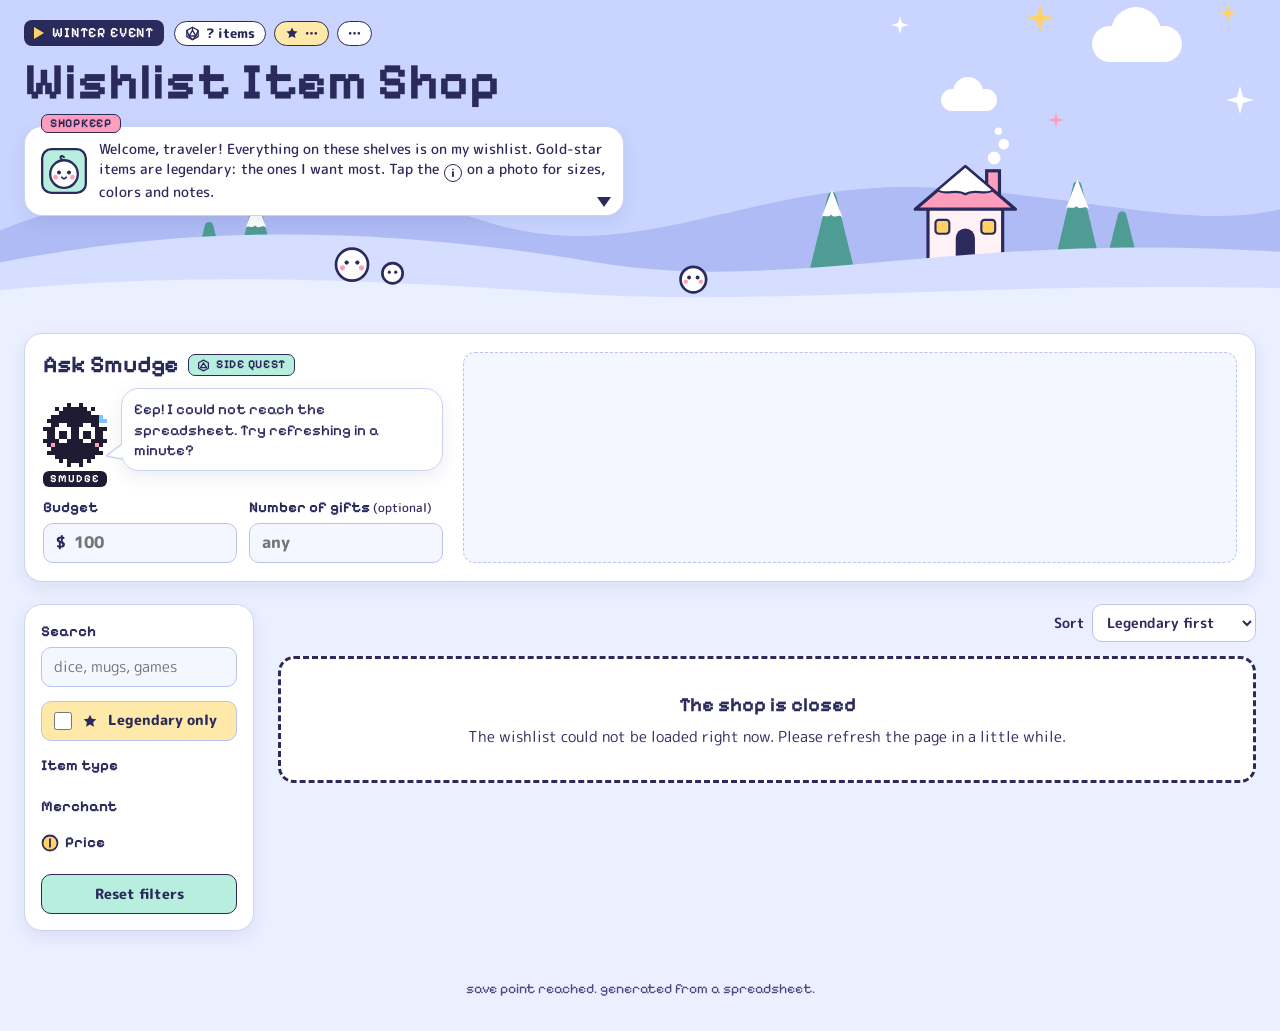
==== index.html @ 7259a05f "Read theme, name, title, welcome and tax buffer from the sheet's Settings tab The site reads a Setti" ====
<!doctype html>
<html lang="en" class="theme-loading">
<head>
<meta charset="utf-8">
<meta name="viewport" content="width=device-width, initial-scale=1">
<title>Wishlist</title>
<meta name="description" content="A wishlist shop, filterable by shop, type and price, with a little gift-picking helper.">
<link rel="preconnect" href="https://fonts.googleapis.com">
<link rel="preconnect" href="https://fonts.gstatic.com" crossorigin>
<link rel="stylesheet" href="styles.css?v=20261014b">
<script src="config.js?v=20261014b"></script>
<script>
  /* Load the theme's stylesheet before the page draws, so it never flashes unstyled.
     Order: ?theme=name (a preview), then the theme picked in the sheet's Settings tab last
     time this browser visited, then config.js. app.js reads the Settings tab and swaps the
     theme if it has changed. */
  (function () {
    var cfg = window.WISHLIST_CONFIG || {};
    var asked = (location.search.match(/[?&]theme=([\w-]+)/) || [])[1];
    var remembered = null;
    try { remembered = localStorage.getItem('wishlist-sheet-theme'); } catch (e) { /* private mode */ }
    var clean = function (v) { return String(v || '').toLowerCase().replace(/[^a-z0-9-]/g, ''); };
    var theme = clean(asked) || clean(remembered) || clean(cfg.theme) || 'rpg-shop';
    window.WISHLIST_THEME = theme;
    window.WISHLIST_THEME_PREVIEW = Boolean(clean(asked));
    document.write('<link rel="stylesheet" id="theme-css" href="themes/' + theme + '/theme.css?v=20261014b">');
    setTimeout(function () { document.documentElement.classList.remove('theme-loading'); }, 4000);
  })();
</script>
<script src="app.js?v=20261014b" defer></script>
</head>
<body>

<header class="hero">
  <div class="hero-sky" data-art="heroSky" aria-hidden="true"></div>

  <div class="wrap hero-inner">
    <div class="hero-top">
      <div class="event-tag" data-hide-if-empty="eventTag">
        <svg aria-hidden="true" width="10" height="12" viewBox="0 0 10 12"><path d="M0 0 L10 6 L0 12 Z" style="fill:var(--star)"/></svg>
        <span data-t="eventTag"></span>
      </div>
      <div class="stats">
        <span class="stat">
          <svg aria-hidden="true" width="15" height="15" viewBox="0 0 24 24" fill="none" stroke-width="2.2" stroke-linejoin="round" style="stroke:var(--text)"><path d="M12 2 L21 7 V17 L12 22 L3 17 V7 Z"/><path d="M12 7 L17.5 16 H6.5 Z"/><path d="M12 2 V7 M3 7 L6.5 16 M21 7 L17.5 16 M12 22 L6.5 16 M12 22 L17.5 16"/></svg>
          <span id="stat-items" data-t="loading"></span>
        </span>
        <span class="stat stat-gold">
          <svg aria-hidden="true" width="14" height="14" viewBox="0 0 24 24"><path d="M12 2.5l2.9 6 6.6.9-4.8 4.6 1.2 6.5L12 17.4 6.1 20.5l1.2-6.5L2.5 9.4l6.6-.9z" style="fill:var(--text)"/></svg>
          <span id="stat-starred">…</span>
        </span>
        <span class="stat" id="stat-shops">…</span>
      </div>
      <span id="mode-badge" class="mode-badge" hidden></span>
    </div>
    <h1 data-t="title"></h1>

    <div class="dialog">
      <div class="dialog-name" data-t="welcomeName" data-hide-if-empty="welcomeName"></div>
      <div class="dialog-portrait" data-art="portrait" aria-hidden="true"></div>
      <p data-t="welcome"></p>
      <svg aria-hidden="true" class="dialog-caret" width="14" height="10" viewBox="0 0 14 10"><path d="M0 0 H14 L7 10 Z" style="fill:var(--text)"/></svg>
    </div>
  </div>

  <div class="hero-scene" data-art="heroScene" aria-hidden="true"></div>
</header>

<section class="wrap planner-wrap" aria-labelledby="gp-title">
  <div class="panel planner">
    <div class="planner-left">
      <div class="planner-head">
        <h2 id="gp-title" class="pixel planner-title" data-t="plannerTitle"></h2>
        <div class="quest-tag" data-hide-if-empty="plannerTag">
          <svg aria-hidden="true" width="13" height="13" viewBox="0 0 24 24" fill="none" stroke-width="2.4" stroke-linejoin="round" style="stroke:var(--text)"><path d="M12 2 L21 7 V17 L12 22 L3 17 V7 Z"/><path d="M12 7 L17.5 16 H6.5 Z"/></svg>
          <span data-t="plannerTag"></span>
        </div>
      </div>

      <div class="mascot-row">
        <div class="mascot-col">
          <div id="mascot" class="mascot" data-mood="idle" role="img">
            <span class="m-idle" data-art="mascotIdle"></span>
            <span class="m-happy" data-art="mascotHappy"></span>
            <span class="m-sad" data-art="mascotSad"></span>
          </div>
          <div class="mascot-name" data-t="mascotLabel" data-hide-if-empty="mascotLabel"></div>
        </div>
        <div class="bubble">
          <svg aria-hidden="true" class="bubble-tail" width="16" height="18" viewBox="0 0 16 18"><path d="M16 0 L0 12 L16 15" stroke-width="3" stroke-linejoin="round"/><rect x="14" y="2" width="5" height="12"/></svg>
          <p id="mascot-line" aria-live="polite" data-t="planner.loading"></p>
        </div>
      </div>

      <div class="planner-fields">
        <div class="field">
          <label for="gp-budget" class="pixel field-label" data-t="budgetLabel"></label>
          <div class="money-input">
            <span aria-hidden="true">$</span>
            <input id="gp-budget" type="number" inputmode="decimal" min="0" step="any" placeholder="100">
          </div>
        </div>
        <div class="field">
          <label for="gp-count" class="pixel field-label"><span data-t="countLabel"></span> <span class="optional" data-t="optional"></span></label>
          <input id="gp-count" class="text-input" type="number" inputmode="numeric" min="1" step="1" data-t-placeholder="countPlaceholder">
        </div>
      </div>
    </div>

    <div class="planner-right" id="gp-result" aria-live="polite"></div>
  </div>
</section>

<main class="wrap shop">
  <aside class="panel filters" data-t-aria="filtersLabel">
    <div class="field">
      <label for="q" class="pixel filter-title" data-t="searchLabel"></label>
      <input id="q" class="text-input" type="search" data-t-placeholder="searchPlaceholder" autocomplete="off">
    </div>

    <label class="star-toggle">
      <input id="star-only" type="checkbox">
      <svg aria-hidden="true" width="18" height="18" viewBox="0 0 24 24"><path d="M12 2.5l2.9 6 6.6.9-4.8 4.6 1.2 6.5L12 17.4 6.1 20.5l1.2-6.5L2.5 9.4l6.6-.9z" style="fill:var(--text)"/></svg>
      <span data-t="starredOnly"></span>
    </label>

    <div class="filter-group">
      <div id="type-label" class="pixel filter-title" data-t="typeFilter"></div>
      <div id="type-chips" class="chip-row" role="group" aria-labelledby="type-label"></div>
    </div>

    <fieldset class="filter-group">
      <legend class="pixel filter-title" data-t="shopFilter"></legend>
      <div id="vendor-list"></div>
    </fieldset>

    <div class="filter-group">
      <div id="price-label" class="pixel filter-title price-title">
        <svg aria-hidden="true" width="18" height="18" viewBox="0 0 24 24"><circle cx="12" cy="12" r="10" stroke-width="2.4" style="fill:var(--star);stroke:var(--text)"/><path d="M12 7 V17" stroke-width="2.4" stroke-linecap="round" style="stroke:var(--text)"/></svg>
        <span data-t="priceFilter"></span>
      </div>
      <div id="price-chips" class="chip-row" role="group" aria-labelledby="price-label"></div>
    </div>

    <button type="button" id="reset" class="btn btn-mint" data-t="reset"></button>
  </aside>

  <section class="results" data-t-aria="resultsLabel">
    <div class="results-bar">
      <div id="count" class="count" aria-live="polite"></div>
      <label class="sort">
        <span data-t="sortLabel"></span>
        <select id="sort">
          <option value="wanted" data-t="sortStarred"></option>
          <option value="low" data-t="sortLow"></option>
          <option value="high" data-t="sortHigh"></option>
          <option value="name" data-t="sortName"></option>
        </select>
      </label>
    </div>

    <div id="status" class="status" hidden></div>
    <div id="grid" class="grid"></div>
  </section>
</main>

<footer class="pixel footer" data-t="footer"></footer>

<dialog id="loot-dialog" class="loot-dialog" aria-labelledby="loot-title">
  <form id="loot-form" method="dialog">
    <div class="loot-head">
      <svg aria-hidden="true" width="40" height="40" viewBox="0 0 16 16" shape-rendering="crispEdges"><path d="M2 5h12v9H2z" style="fill:var(--star)"/><path d="M2 5h12v1H2zM2 13h12v1H2zM1 5h1v9H1zM14 5h1v9h-1zM2 8h12v1H2zM3 3h10v2H3zM2 4h1v1H2zM13 4h1v1h-1zM4 2h8v1H4z" style="fill:var(--text)"/><path d="M7 7h2v3H7z" style="fill:var(--text)"/></svg>
      <h2 id="loot-title" class="pixel" data-t="lootTitle"></h2>
    </div>
    <p class="loot-item" id="loot-name"></p>
    <p class="loot-copy" id="loot-copy"></p>
    <div class="loot-qty-row" id="loot-qty-row">
      <label for="loot-qty" data-t="lootQty"></label>
      <input id="loot-qty" class="text-input" type="number" inputmode="numeric" min="1" step="1" value="1">
      <span id="loot-left" class="loot-left"></span>
    </div>
    <p id="loot-error" class="loot-error" role="alert" data-t="lootError" hidden></p>
    <div class="loot-actions">
      <button type="button" id="loot-cancel" class="btn btn-plain" data-t="cancel"></button>
      <button type="submit" id="loot-confirm" class="btn btn-gold" data-t="lootConfirm"></button>
    </div>
  </form>
</dialog>

<div id="toast" class="toast" role="status" aria-live="polite" hidden></div>

</body>
</html>
---- styles.css ----
/* Shared layout and components. Colors and fonts come from the theme (themes/<name>/theme.css).
   The defaults below are a plain fallback in case a theme leaves something out. */
:root {
  --text: #1F2430; --text-soft: #5B6170; --dark: #1F2430; --dark-rgb: 31, 36, 48; --on-dark: #FFFFFF;
  --page: #F6F6F4; --header: #ECEBE7; --tint: #ECEBE7; --input: #FFFFFF; --surface: #FFFFFF;
  --star: #F2B705; --star-rgb: 242, 183, 5; --star-soft: #FCEFC2; --star-card: #FFFBEA; --star-shadow: #C99500; --star-shadow-rgb: 201, 149, 0; --star-line: #EBCB6B;
  --accent: #E58FA8; --accent-mid: #F2BFCD; --accent-soft: #FBE6EC; --secondary: #DCEFE8; --secondary-hover: #C9E6DB;
  --line: #E2E1DC; --line-strong: #CFCEC8; --focus: #3B5BDB; --photo-bg: #F6F6F4; --shadow-rgb: 31, 36, 48;
  --sale: #B4235A; --sale-soft: #FFD9E5; --sale-text: #8E1846; --gift: #A3305E;
  --looted-bg: #F3F3F1; --looted-line: #DDDCD7; --looted-text: #6B6F7A;
  --font-display: system-ui, sans-serif; --font-body: system-ui, sans-serif;
}

* { box-sizing: border-box; }
[hidden] { display: none !important; }
[data-art]:empty { display: none; }
/* Hide the page for the moment it takes to load the theme's words and art. */
html.theme-loading body { visibility: hidden; }


body {
  margin: 0;
  background: var(--page);
  color: var(--text);
  font-family: var(--font-body);
  font-size: 15px;
  line-height: 1.45;
  font-variant-ligatures: none;
}

a { color: var(--text); }
a:hover { color: var(--focus); }
input, select, button { font-family: inherit; color: inherit; }
:focus-visible { outline: 3px solid var(--focus); outline-offset: 2px; }

.pixel { font-family: var(--font-display); }
.wrap { max-width: 1320px; margin: 0 auto; padding-left: 24px; padding-right: 24px; }
@media (max-width: 480px) { .wrap { padding-left: 16px; padding-right: 16px; } }

/* hide number spinners */
input[type="number"] { -moz-appearance: textfield; appearance: textfield; }
input[type="number"]::-webkit-inner-spin-button,
input[type="number"]::-webkit-outer-spin-button { -webkit-appearance: none; margin: 0; }

/* ---------- Header ---------- */
.hero { position: relative; background: var(--header); overflow: hidden; }
.hero-sky { position: absolute; top: -18px; right: 0; }
.hero-sky > svg { display: block; }
.hero-inner { position: relative; padding-top: 20px; padding-bottom: 0; }

.hero-top { display: flex; flex-wrap: wrap; align-items: center; gap: 10px; }
.event-tag {
  display: inline-flex; align-items: center; gap: 8px;
  padding: 3px 10px; background: var(--text); color: var(--on-dark);
  border-radius: 8px; font-family: var(--font-display); font-size: 14px; font-weight: 600; letter-spacing: 0.06em;
}
.stats { display: flex; flex-wrap: wrap; gap: 8px; font-size: 13px; font-weight: 800; }
.stat {
  display: inline-flex; align-items: center; gap: 6px; padding: 2px 10px;
  background: var(--surface); border: 2px solid var(--text); border-radius: 999px;
}
.stat-gold { background: var(--star-soft); }

h1 {
  margin: 10px 0 0;
  font-family: var(--font-display); font-weight: 700;
  font-size: clamp(2rem, 5vw, 3.2rem); line-height: 1;
}

.dialog {
  position: relative; margin-top: 18px; max-width: 600px;
  display: flex; align-items: center; gap: 12px;
  padding: 12px 16px; background: var(--surface);
  border: 3px solid var(--text); border-radius: 16px; box-shadow: 4px 4px 0 var(--text);
}
.dialog p { margin: 0; font-weight: 500; font-size: 14px; }
.dialog-portrait { flex: none; width: 46px; height: 46px; }
.dialog-portrait > svg { display: block; width: 100%; height: 100%; }
.dialog-name {
  position: absolute; top: -13px; left: 16px; padding: 0 8px;
  background: var(--accent); border: 2px solid var(--text); border-radius: 7px;
  font-family: var(--font-display); font-size: 12px; font-weight: 700; letter-spacing: 0.06em;
}
.dialog-caret { position: absolute; right: 12px; bottom: 8px; animation: caret 1s steps(2, end) infinite; }
@keyframes caret { 50% { opacity: 0; } }

.hero-inner { z-index: 1; }
/* The hills tuck up behind the dialog so there's no empty band of sky. */
.hero-scene {
  display: block; position: relative; width: 100%; aspect-ratio: 1200 / 178; min-height: 90px;
  margin-top: clamp(-96px, -7vw, -24px); margin-bottom: -1px; pointer-events: none;
}
.hero-scene > svg { display: block; width: 100%; height: 100%; }

/* ---------- Shared bits ---------- */
.panel {
  background: var(--surface); border: 3px solid var(--text); border-radius: 16px;
  box-shadow: 4px 4px 0 var(--text); padding: 18px;
}

.text-input {
  min-height: 40px; width: 100%; padding: 0 12px;
  border: 2px solid var(--text); border-radius: 10px; background: var(--input); font-size: 15px;
}

.btn {
  min-height: 40px; padding: 0 14px; border: 2px solid var(--text); border-radius: 10px;
  box-shadow: 3px 3px 0 var(--text); font-size: 14px; font-weight: 800; cursor: pointer;
}
.btn:active { transform: translate(3px, 3px); box-shadow: none; }
.btn-mint { background: var(--secondary); }

.chip-row { display: flex; flex-wrap: wrap; gap: 8px; }
.chip {
  min-height: 36px; padding: 0 12px; border: 2px solid var(--text); border-radius: 10px;
  background: var(--surface); box-shadow: 2px 2px 0 var(--text);
  font-size: 13.5px; font-weight: 800; cursor: pointer;
}
.chip-pill { border-radius: 999px; background: var(--accent-soft); }
.chip[aria-pressed="true"] {
  background: var(--text); color: var(--on-dark); box-shadow: none; transform: translate(2px, 2px);
}

/* ---------- Gift planner ---------- */
.planner-wrap { padding-top: 18px; padding-bottom: 4px; }
.planner { display: flex; flex-wrap: wrap; gap: 20px; }
.planner-left { flex: 1 1 400px; min-width: 0; display: flex; flex-direction: column; gap: 10px; }
.planner-head { display: flex; flex-wrap: wrap; align-items: center; gap: 10px; }
.quest-tag {
  display: inline-flex; align-items: center; gap: 6px; padding: 1px 8px;
  background: var(--secondary); border: 2px solid var(--text); border-radius: 7px;
  font-family: var(--font-display); font-size: 12px; font-weight: 700; letter-spacing: 0.06em;
}
.planner-title { margin: 0; font-size: 24px; font-weight: 700; line-height: 1.1; }

.mascot-row { display: flex; align-items: flex-end; gap: 14px; }
.mascot-col { flex: none; display: flex; flex-direction: column; align-items: center; gap: 4px; }
.mascot { position: relative; width: 64px; height: 64px; animation: bob 1.2s steps(2, end) infinite; }
.mascot > * { display: none; }
.mascot[data-mood="idle"] .m-idle,
.mascot[data-mood="happy"] .m-happy,
.mascot[data-mood="sad"] .m-sad { display: block; }
.mascot > span > svg { display: block; width: 64px; height: 64px; overflow: visible; }
@keyframes bob { 0%, 100% { transform: translateY(0); } 50% { transform: translateY(-5px); } }
/* A theme without mascot art just shows the speech bubble. */
.no-mascot .bubble-tail { display: none; }
.mascot-name {
  padding: 0 7px; background: var(--dark); color: var(--on-dark); border-radius: 6px;
  font-family: var(--font-display); font-size: 11px; font-weight: 700; letter-spacing: 0.08em;
}

.bubble {
  flex: 1; min-width: 0; position: relative; margin-bottom: 16px; padding: 10px 12px;
  background: var(--surface); border: 3px solid var(--text); border-radius: 12px; box-shadow: 3px 3px 0 var(--text);
}
.bubble p { margin: 0; font-family: var(--font-display); font-size: 15px; font-weight: 500; line-height: 1.35; }
.bubble-tail { position: absolute; left: -16px; bottom: 8px; }
.bubble-tail path { fill: var(--surface); stroke: var(--text); }
.bubble-tail rect { fill: var(--surface); }

.planner-fields { display: grid; grid-template-columns: repeat(auto-fit, minmax(150px, 1fr)); gap: 12px; align-items: end; }
.field { display: flex; flex-direction: column; gap: 4px; min-width: 0; }
.field-label { font-size: 15px; font-weight: 700; }
.optional { font-family: var(--font-body); font-size: 12px; font-weight: 500; }
.money-input {
  display: flex; align-items: center; gap: 6px; min-height: 40px; padding: 0 12px;
  border: 2px solid var(--text); border-radius: 10px; background: var(--input);
}
.money-input span { font-size: 16px; font-weight: 800; }
.money-input input { flex: 1; min-width: 0; min-height: 36px; border: 0; background: transparent; font-size: 16px; font-weight: 800; }
.money-input:focus-within { outline: 3px solid var(--focus); outline-offset: 2px; }
.money-input input:focus-visible { outline: none; }
#gp-count { font-size: 16px; font-weight: 800; }

.planner-right {
  flex: 999 1 360px; min-width: 0; padding: 12px 14px; background: var(--input);
  border: 2px dashed var(--text); border-radius: 12px; display: flex; flex-direction: column; gap: 8px;
}
.plan-empty { margin: auto; text-align: center; padding: 6px; display: flex; flex-direction: column; align-items: center; gap: 4px; }
.plan-empty svg { width: 32px; height: 32px; }
.plan-empty-title { font-family: var(--font-display); font-size: 17px; font-weight: 700; }
.plan-empty-sub { font-size: 13px; color: var(--text-soft); margin: 0; }
.plan-head { display: flex; flex-wrap: wrap; align-items: baseline; justify-content: space-between; gap: 8px; }
.plan-head strong { font-family: var(--font-display); font-size: 17px; }
.plan-head span { font-size: 13px; font-weight: 800; }
.plan-list { list-style: none; margin: 0; padding: 0; display: grid; grid-template-columns: repeat(auto-fill, minmax(260px, 1fr)); gap: 6px; }
.plan-row {
  display: flex; align-items: center; gap: 10px; padding: 6px 10px;
  background: var(--surface); border: 2px solid var(--text); border-radius: 10px;
}
.plan-dot { flex: none; width: 22px; height: 22px; border-radius: 50%; background: var(--tint); border: 2px solid var(--text); display: flex; align-items: center; justify-content: center; }
.plan-dot svg { width: 12px; height: 12px; }
.plan-dot.is-gold { background: var(--star); }
.plan-name { flex: 1; min-width: 0; display: flex; flex-direction: column; }
.plan-name a, .plan-name > span:first-child { font-weight: 800; font-size: 14px; line-height: 1.25; text-decoration: none; }
.plan-name a:hover { text-decoration: underline; }
.plan-meta { font-size: 12px; color: var(--text-soft); font-weight: 500; }
.plan-price { font-size: 15px; font-weight: 800; white-space: nowrap; }
.plan-totals { display: flex; flex-wrap: wrap; gap: 8px; font-size: 13px; font-weight: 800; }
.plan-total { padding: 3px 10px; background: var(--text); color: var(--on-dark); border-radius: 999px; }
.plan-left { padding: 1px 10px; background: var(--surface); border: 2px solid var(--text); border-radius: 999px; }
.plan-note { margin: 0; padding: 6px 10px; background: var(--star-soft); border: 2px solid var(--text); border-radius: 8px; font-size: 13px; font-weight: 600; }

/* ---------- Shop layout ---------- */
.shop { padding-top: 18px; padding-bottom: 48px; display: flex; flex-wrap: wrap; gap: 24px; align-items: flex-start; }
.filters { flex: 1 1 230px; max-width: 100%; display: flex; flex-direction: column; gap: 14px; padding: 16px; }
@media (min-width: 900px) {
  .filters {
    position: sticky; top: 12px;
    max-height: calc(100vh - 24px); overflow-y: auto; overscroll-behavior: contain;
  }
}
.filter-group { border: 0; margin: 0; padding: 0; display: flex; flex-direction: column; gap: 6px; min-width: 0; }
.filter-title { padding: 0; font-size: 15px; font-weight: 700; }
.price-title { display: flex; align-items: center; gap: 6px; }

.star-toggle {
  display: flex; align-items: center; gap: 10px; min-height: 40px; padding: 0 12px;
  border-radius: 10px; background: var(--star-soft); border: 2px solid var(--text); font-weight: 800; font-size: 14px; cursor: pointer;
}
.star-toggle svg { flex: none; width: 16px; height: 16px; }
input[type="checkbox"] { width: 18px; height: 18px; margin: 0; accent-color: var(--text); flex: none; }

.vendor { display: flex; align-items: center; gap: 10px; min-height: 32px; cursor: pointer; }
.vendor-name { flex: 1; font-weight: 600; font-size: 14px; }
.vendor-count { min-width: 22px; text-align: center; padding: 0 8px; border-radius: 999px; background: var(--tint); font-size: 12px; font-weight: 800; }

.results { flex: 999 1 560px; min-width: 0; display: flex; flex-direction: column; gap: 14px; }
.results-bar { display: flex; flex-wrap: wrap; align-items: center; justify-content: space-between; gap: 10px; }
.count { font-size: 15px; font-weight: 800; }
.sort { display: flex; align-items: center; gap: 8px; font-weight: 700; font-size: 14px; }
.sort select {
  min-height: 38px; padding: 0 10px; border: 2px solid var(--text); border-radius: 10px;
  background: var(--surface); font-size: 14px; font-weight: 700;
}

.status {
  padding: 32px 20px; text-align: center; background: var(--surface);
  border: 3px dashed var(--text); border-radius: 16px;
}
.status-title { font-family: var(--font-display); font-weight: 700; font-size: 20px; }
.status p { margin: 6px 0 0; }

/* ---------- Cards ---------- */
.grid { display: grid; grid-template-columns: repeat(auto-fill, minmax(190px, 1fr)); gap: 22px 18px; padding-top: 8px; }

.card {
  position: relative; display: flex; flex-direction: column; padding: 8px;
  background: var(--surface); border: 3px solid var(--text); border-radius: 14px; box-shadow: 4px 4px 0 var(--text);
}
.card.is-legendary { background: var(--star-card); box-shadow: 4px 4px 0 var(--star-shadow); }

.star-badge {
  position: absolute; top: -12px; right: -10px; z-index: 2; width: 36px; height: 36px; border-radius: 50%;
  background: var(--star); border: 3px solid var(--text); display: flex; align-items: center; justify-content: center;
}
.star-badge svg { width: 18px; height: 18px; }

.photo {
  position: relative; aspect-ratio: 4 / 3; border-radius: 10px; overflow: hidden;
  background: var(--surface); border: 2px solid var(--text);
}
.photo img { width: 100%; height: 100%; object-fit: contain; display: block; }
.photo-empty {
  width: 100%; height: 100%; display: flex; flex-direction: column; align-items: center; justify-content: center; gap: 6px;
  background: var(--page); color: var(--text-soft); font-size: 12px; font-weight: 700;
}
.photo-empty svg { width: 28px; height: 28px; }

/* details popover */
.info { position: absolute; top: 14px; left: 14px; z-index: 3; }
.info-btn {
  width: 34px; height: 34px; border-radius: 50%; border: 2px solid var(--text); background: var(--surface);
  box-shadow: 2px 2px 0 var(--text); cursor: pointer; display: flex; align-items: center; justify-content: center; padding: 0;
}
.info-btn svg { width: 16px; height: 16px; }
.info-btn[aria-expanded="true"] { background: var(--text); color: var(--on-dark); box-shadow: none; transform: translate(2px, 2px); }
.details {
  display: none; position: absolute; top: 40px; left: 0; width: min(240px, 70vw); padding: 10px 12px;
  background: var(--surface); border: 3px solid var(--text); border-radius: 12px; box-shadow: 3px 3px 0 var(--text);
}
.info.is-open .details { display: block; }
@media (hover: hover) { .info:hover .details, .info:focus-within .details { display: block; } }
.details-title { font-family: var(--font-display); font-size: 13px; font-weight: 700; letter-spacing: 0.05em; margin-bottom: 4px; }
.details dl { margin: 0; display: grid; grid-template-columns: auto 1fr; gap: 3px 10px; font-size: 13px; }
.details dt { font-weight: 800; }
.details dd { margin: 0; overflow-wrap: anywhere; }

.card-body { padding: 8px 2px 0; display: flex; flex-direction: column; gap: 4px; flex: 1; }
.tags { display: flex; flex-wrap: wrap; gap: 4px; font-size: 10.5px; font-weight: 800; letter-spacing: 0.05em; text-transform: uppercase; }
.tag { padding: 0 6px; border-radius: 5px; border: 2px solid var(--text); background: var(--tint); }
.tag-legend { background: var(--star); }
.tag-vendor-on-gold { background: var(--surface); }
.tag-type { background: var(--accent-soft); border-radius: 999px; }
.tag-qty { background: var(--secondary); }
.card h2 { margin: 0; font-size: 14.5px; font-weight: 800; line-height: 1.3; overflow-wrap: anywhere; }
.card-foot { margin-top: auto; padding-top: 4px; display: flex; align-items: center; justify-content: space-between; gap: 6px; flex-wrap: wrap; }
.price { font-weight: 800; font-size: 19px; letter-spacing: -0.01em; }
.view {
  display: inline-flex; align-items: center; gap: 5px; min-height: 36px; padding: 0 12px;
  border: 2px solid var(--text); border-radius: 10px; background: var(--secondary); box-shadow: 2px 2px 0 var(--text);
  font-size: 14px; font-weight: 800; text-decoration: none; color: var(--text);
}
.view svg { width: 12px; height: 12px; }
.view:hover { color: var(--text); background: var(--secondary-hover); }
.view:active { transform: translate(2px, 2px); box-shadow: none; }

.footer { padding: 0 24px 32px; text-align: center; font-size: 14px; color: var(--text-soft); }

@media (prefers-reduced-motion: reduce) {
  .mascot, .dialog-caret { animation: none; }
}

/* ---------- Looting ---------- */
.mode-badge {
  display: inline-flex; align-items: center; gap: 6px; padding: 2px 10px;
  border: 2px dashed var(--text); border-radius: 999px; font-size: 13px; font-weight: 800;
}
.mode-badge[hidden] { display: none; }
.mode-badge.is-shield { background: var(--secondary); }
.mode-badge.is-test { background: var(--accent-soft); }

.card-actions { display: flex; gap: 6px; }
.loot-btn {
  display: inline-flex; align-items: center; gap: 5px; min-height: 36px; padding: 0 10px;
  border: 2px solid var(--text); border-radius: 10px; background: var(--star-soft); box-shadow: 2px 2px 0 var(--text);
  font-size: 14px; font-weight: 800; cursor: pointer; color: var(--text);
}
.loot-btn:hover { background: var(--star); }
.loot-btn:active { transform: translate(2px, 2px); box-shadow: none; }

.tag-looted { background: var(--text); color: var(--on-dark); }
.card.is-looted { background: var(--looted-bg); box-shadow: 4px 4px 0 var(--looted-line); border-color: var(--looted-line); }
.card.is-looted .photo img,
.card.is-looted .star-badge { filter: grayscale(1); opacity: 0.55; }
.card.is-looted h2,
.card.is-looted .price { color: var(--looted-text); }
.card.is-looted .price { text-decoration: line-through; }
.looted-stamp {
  position: absolute; left: 50%; top: 50%; transform: translate(-50%, -50%) rotate(-12deg);
  padding: 2px 12px; border: 3px solid var(--text); border-radius: 8px; background: var(--surface);
  font-family: var(--font-display); font-size: 22px; font-weight: 700; letter-spacing: 0.08em; color: var(--text);
  box-shadow: 3px 3px 0 var(--text);
}
.looted-note { margin: 2px 0 0; font-size: 12.5px; font-weight: 700; color: var(--looted-text); }

.plan-hint { margin: 0; font-size: 12.5px; color: var(--text-soft); font-weight: 600; }

.loot-dialog {
  width: min(400px, calc(100vw - 32px)); padding: 20px; color: var(--text);
  border: 3px solid var(--text); border-radius: 16px; box-shadow: 5px 5px 0 var(--text); background: var(--surface);
}
.loot-dialog::backdrop { background: rgba(var(--shadow-rgb), 0.45); }
.loot-dialog form { display: flex; flex-direction: column; gap: 10px; }
.loot-head { display: flex; align-items: center; gap: 10px; }
.loot-head h2 { margin: 0; font-size: 22px; }
.loot-item { margin: 0; font-weight: 800; font-size: 16px; }
.loot-copy { margin: 0; font-size: 13.5px; color: var(--text-soft); }
.loot-qty-row { display: grid; grid-template-columns: 1fr 80px; align-items: center; gap: 4px 10px; font-weight: 700; font-size: 14px; }
.loot-qty-row[hidden] { display: none; }
.loot-qty-row input { text-align: center; font-weight: 800; }
.loot-left { grid-column: 1 / -1; font-size: 12.5px; font-weight: 600; color: var(--text-soft); }
.loot-error { margin: 0; padding: 6px 10px; background: var(--accent-soft); border: 2px solid var(--text); border-radius: 8px; font-size: 13px; font-weight: 600; }
.loot-actions { display: flex; justify-content: flex-end; gap: 10px; margin-top: 4px; }
.btn-plain { background: var(--surface); }
.btn-gold { background: var(--star); }
.btn:disabled { opacity: 0.6; cursor: progress; }

.toast {
  position: fixed; left: 50%; bottom: 18px; transform: translateX(-50%); z-index: 50;
  width: max-content; max-width: calc(100vw - 32px);
  display: flex; align-items: center; gap: 10px; padding: 10px 12px 10px 16px;
  background: var(--dark); color: var(--on-dark); border-radius: 14px; box-shadow: 4px 4px 0 var(--star-shadow);
  font-size: 14px; font-weight: 700;
}
.toast[hidden] { display: none; }
.toast-text { flex: 1; min-width: 0; }
.toast-undo {
  min-height: 34px; padding: 0 12px; border: 2px solid var(--on-dark); border-radius: 9px;
  background: transparent; color: var(--on-dark); font-weight: 800; cursor: pointer;
}
.toast-undo:hover { background: var(--on-dark); color: var(--dark); }
.toast-close { width: 34px; height: 34px; border: 0; background: transparent; color: var(--on-dark); font-size: 20px; cursor: pointer; }

@media (max-width: 520px) {
  .grid { grid-template-columns: repeat(2, minmax(0, 1fr)); gap: 16px 12px; }
  .card { padding: 6px; }
  .card-actions { flex-wrap: wrap; width: 100%; }
  .card-actions > * { flex: 1 1 auto; justify-content: center; }
  .price { font-size: 17px; }
  .star-badge { width: 30px; height: 30px; top: -10px; right: -8px; }
  .info { top: 10px; left: 10px; }
  .info-btn { width: 30px; height: 30px; }
}

/* ---------- Soft theme: hairline outlines and soft shadows (overrides the chunky defaults above) ---------- */
.panel, .dialog, .bubble { border: 1.5px solid var(--line); box-shadow: 0 6px 18px rgba(var(--shadow-rgb), 0.08); border-radius: 18px; }
.card { border: 1.5px solid var(--line); box-shadow: 0 4px 14px rgba(var(--shadow-rgb), 0.07); border-radius: 16px; padding: 10px; transition: transform .15s ease, box-shadow .15s ease; }
.card:hover { transform: translateY(-2px); box-shadow: 0 10px 22px rgba(var(--shadow-rgb), 0.12); }
.card.is-legendary { border-color: var(--star-line); box-shadow: 0 4px 14px rgba(var(--star-shadow-rgb), 0.16); }
.grid { gap: 26px 22px; }
.photo { border: 0; background: var(--photo-bg); }
.chip, .view, .loot-btn, .btn { border: 1.5px solid var(--text); box-shadow: none; }
.chip { border-color: var(--line-strong); }
.chip[aria-pressed="true"] { transform: none; border-color: var(--text); }
.info-btn { border: 1.5px solid var(--line-strong); box-shadow: 0 2px 6px rgba(var(--shadow-rgb),.12); }
.tag { border: 0; padding: 1px 7px; }
.tag-vendor-on-gold { background: var(--surface); }
.stat, .quest-tag, .dialog-name { border-width: 1.5px; }
.text-input, .money-input, .sort select, .star-toggle { border: 1.5px solid var(--line-strong); }
.plan-row { border: 1px solid var(--line); }
.planner-right { border: 1.5px dashed var(--line-strong); }
.star-badge { border-width: 2px; box-shadow: 0 2px 6px rgba(var(--shadow-rgb),.18); }
.bubble-tail path { stroke: var(--line); stroke-width: 1.5; }
.card.is-looted { border-color: var(--looted-line); box-shadow: none; background: var(--looted-bg); }
.card.is-looted:hover { transform: none; box-shadow: none; }
.looted-stamp { border-width: 2px; box-shadow: 0 3px 8px rgba(var(--shadow-rgb), 0.15); }
.loot-dialog { border: 1.5px solid var(--line); box-shadow: 0 18px 40px rgba(var(--shadow-rgb), 0.22); }
.toast { box-shadow: 0 10px 28px rgba(var(--dark-rgb), 0.3); }
.chip:hover, .loot-btn:hover, .view:hover { filter: brightness(0.97); }
.btn:active, .view:active, .loot-btn:active { transform: translateY(1px); }
@media (prefers-reduced-motion: reduce) { .card, .card:hover { transition: none; transform: none; } }
.details { border: 1.5px solid var(--line); box-shadow: 0 8px 20px rgba(var(--shadow-rgb), 0.14); }

/* ---------- Loot animation ---------- */
.loot-ghost { will-change: transform; }
.loot-ghost:hover { transform: none; }
.loot-bag {
  position: fixed; left: calc(50% - 48px); bottom: 28px; z-index: 59; width: 96px; height: 96px;
  filter: drop-shadow(0 8px 12px rgba(var(--shadow-rgb), 0.25)); pointer-events: none; transform-origin: 50% 100%;
}
.loot-bag svg { display: block; }
.loot-plus {
  position: absolute; left: 50%; top: -6px; padding: 0 8px; border-radius: 8px;
  background: var(--star); border: 2px solid var(--text); color: var(--text);
  font-family: var(--font-display); font-size: 18px; font-weight: 700;
}

/* ---------- Info button hint ---------- */
.inline-i {
  display: inline-flex; align-items: center; justify-content: center; width: 18px; height: 18px; margin: 0 1px;
  border-radius: 50%; border: 1.5px solid var(--text); background: var(--surface);
  font-size: 11px; font-weight: 800; line-height: 1; vertical-align: -3px;
}
.info.has-hint .info-btn { animation: info-pulse 1.4s ease-out 0.6s 3; }
@keyframes info-pulse {
  0% { box-shadow: 0 0 0 0 rgba(var(--star-rgb), 0.95); }
  100% { box-shadow: 0 0 0 14px rgba(var(--star-rgb), 0); }
}
.info-hint {
  position: absolute; left: 44px; top: 3px; display: flex; align-items: center; gap: 2px;
  padding: 3px 3px 3px 10px; border-radius: 10px; background: var(--dark); color: var(--on-dark);
  font-family: var(--font-display); font-size: 12.5px; white-space: nowrap;
  box-shadow: 0 6px 16px rgba(var(--dark-rgb), 0.25); animation: hint-in 0.35s ease-out 0.4s both;
}
.info-hint::before {
  content: ''; position: absolute; left: -4px; top: 50%; width: 9px; height: 9px;
  background: var(--dark); transform: translateY(-50%) rotate(45deg);
}
.info-hint button {
  width: 26px; height: 26px; border: 0; border-radius: 7px; background: transparent; color: var(--on-dark);
  font-size: 17px; line-height: 1; cursor: pointer;
}
.info-hint button:hover { background: rgba(255, 255, 255, 0.15); }
@keyframes hint-in { from { opacity: 0; transform: translateX(-6px); } to { opacity: 1; transform: none; } }
@media (prefers-reduced-motion: reduce) {
  .info.has-hint .info-btn, .info-hint { animation: none; }
}
.card.has-hint-card { z-index: 6; }
@media (max-width: 520px) {
  .info-hint { left: 0; top: 38px; }
  .info-hint::before { left: 12px; top: -4px; transform: rotate(45deg); }
}

/* ---------- Sale prices ---------- */
.price { display: inline-flex; align-items: baseline; gap: 6px; flex-wrap: wrap; }
.price.is-sale { color: var(--sale); }
.was-price { font-size: 13px; font-weight: 700; color: var(--text-soft); }
.tag-sale { background: var(--sale-soft); color: var(--sale-text); }

/* ---------- Gift cards ---------- */
.price.is-giftcard { font-size: 16px; color: var(--gift); align-items: center; }
.price.is-giftcard svg, .plan-dot.is-gift svg { width: 16px; height: 16px; }
.plan-dot.is-gift { background: var(--accent-soft); }
.plan-row.is-giftcard { border-style: dashed; }
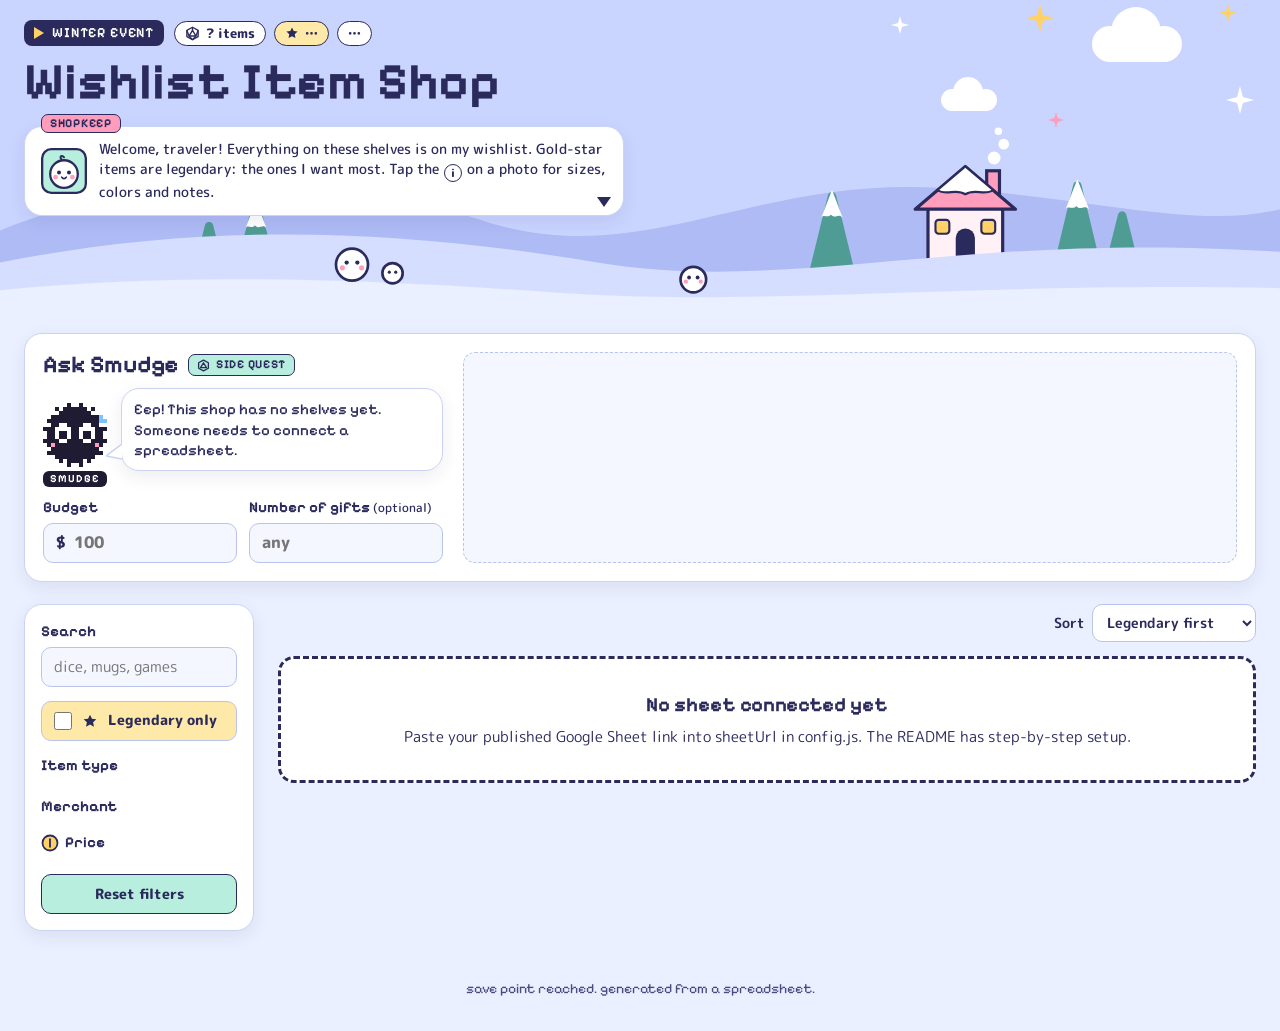
==== commit 8baddf92: "Fix claiming in place: Claims tab link setting Copies made before the own-form change can point the " ====
--- a/index.html
+++ b/index.html
@@ -7,8 +7,8 @@
 <meta name="description" content="A wishlist shop, filterable by shop, type and price, with a little gift-picking helper.">
 <link rel="preconnect" href="https://fonts.googleapis.com">
 <link rel="preconnect" href="https://fonts.gstatic.com" crossorigin>
-<link rel="stylesheet" href="styles.css?v=20261014b">
-<script src="config.js?v=20261014b"></script>
+<link rel="stylesheet" href="styles.css?v=20261015b">
+<script src="config.js?v=20261015b"></script>
 <script>
   /* Load the theme's stylesheet before the page draws, so it never flashes unstyled.
      Order: ?theme=name (a preview), then the theme picked in the sheet's Settings tab last
@@ -23,11 +23,11 @@
     var theme = clean(asked) || clean(remembered) || clean(cfg.theme) || 'rpg-shop';
     window.WISHLIST_THEME = theme;
     window.WISHLIST_THEME_PREVIEW = Boolean(clean(asked));
-    document.write('<link rel="stylesheet" id="theme-css" href="themes/' + theme + '/theme.css?v=20261014b">');
+    document.write('<link rel="stylesheet" id="theme-css" href="themes/' + theme + '/theme.css?v=20261015b">');
     setTimeout(function () { document.documentElement.classList.remove('theme-loading'); }, 4000);
   })();
 </script>
-<script src="app.js?v=20261014b" defer></script>
+<script src="app.js?v=20261015b" defer></script>
 </head>
 <body>
 
--- a/styles.css
+++ b/styles.css
@@ -483,3 +483,22 @@
 .price.is-giftcard svg, .plan-dot.is-gift svg { width: 16px; height: 16px; }
 .plan-dot.is-gift { background: var(--accent-soft); }
 .plan-row.is-giftcard { border-style: dashed; }
+
+/* ---------- Setup check (?check) ---------- */
+.check-wrap { padding-top: 18px; }
+.check { display: flex; flex-direction: column; gap: 12px; }
+.check-title { margin: 0; font-family: var(--font-display); font-size: 24px; }
+.check-head p { margin: 4px 0 0; color: var(--text-soft); }
+.check-list { list-style: none; margin: 0; padding: 0; display: flex; flex-direction: column; gap: 8px; }
+.check-item { display: flex; gap: 12px; align-items: flex-start; padding: 10px 12px; border-radius: 12px; background: var(--input); border: 1px solid var(--line); }
+.check-icon { flex: none; width: 26px; height: 26px; border-radius: 50%; display: flex; align-items: center; justify-content: center; font-weight: 800; font-size: 14px; color: #fff; }
+.is-ok .check-icon { background: #2F9C6A; }
+.is-warn .check-icon { background: #D98A1E; }
+.is-bad .check-icon { background: #C9384A; }
+.is-info .check-icon { background: #6B7280; font-family: Georgia, serif; font-style: italic; }
+.is-bad { border-color: #C9384A; }
+.is-warn { border-color: #D98A1E; }
+.check-body p { margin: 2px 0 0; font-size: 14px; color: var(--text-soft); overflow-wrap: anywhere; }
+.check-body .check-fix { color: var(--text); font-weight: 600; }
+.check-body .check-fix::before { content: '→ '; }
+.check-foot { margin: 0; font-size: 14px; color: var(--text-soft); }
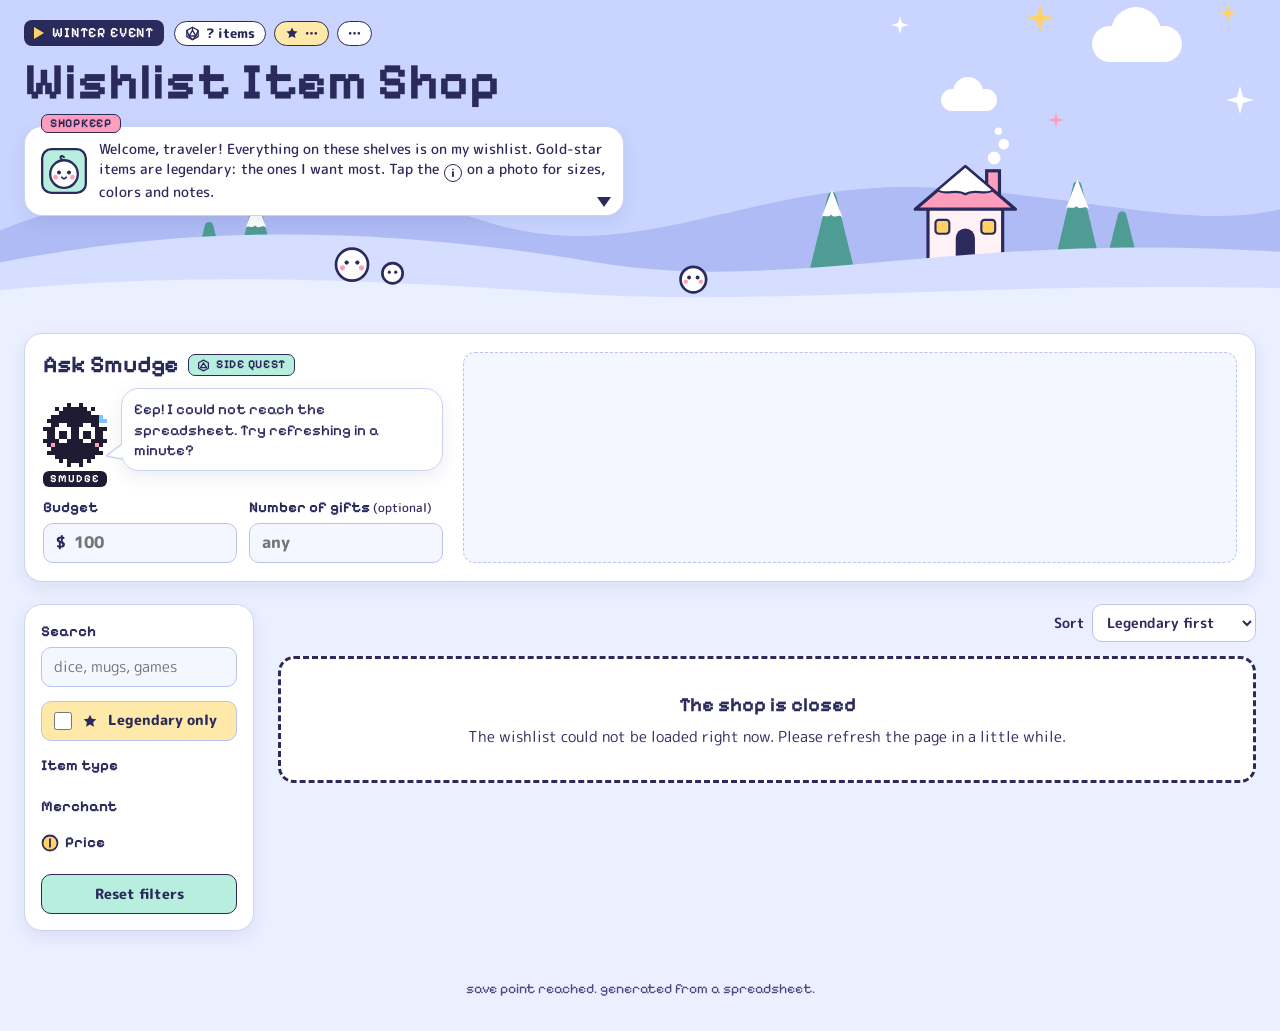
==== commit c67184cc: "Docs refresh: Wishlist menu first, any Form Responses number - Gift claiming: one-click menu path fi" ====
--- a/index.html
+++ b/index.html
@@ -7,8 +7,8 @@
 <meta name="description" content="A wishlist shop, filterable by shop, type and price, with a little gift-picking helper.">
 <link rel="preconnect" href="https://fonts.googleapis.com">
 <link rel="preconnect" href="https://fonts.gstatic.com" crossorigin>
-<link rel="stylesheet" href="styles.css?v=20261015b">
-<script src="config.js?v=20261015b"></script>
+<link rel="stylesheet" href="styles.css?v=20261015c">
+<script src="config.js?v=20261015c"></script>
 <script>
   /* Load the theme's stylesheet before the page draws, so it never flashes unstyled.
      Order: ?theme=name (a preview), then the theme picked in the sheet's Settings tab last
@@ -23,11 +23,11 @@
     var theme = clean(asked) || clean(remembered) || clean(cfg.theme) || 'rpg-shop';
     window.WISHLIST_THEME = theme;
     window.WISHLIST_THEME_PREVIEW = Boolean(clean(asked));
-    document.write('<link rel="stylesheet" id="theme-css" href="themes/' + theme + '/theme.css?v=20261015b">');
+    document.write('<link rel="stylesheet" id="theme-css" href="themes/' + theme + '/theme.css?v=20261015c">');
     setTimeout(function () { document.documentElement.classList.remove('theme-loading'); }, 4000);
   })();
 </script>
-<script src="app.js?v=20261015b" defer></script>
+<script src="app.js?v=20261015c" defer></script>
 </head>
 <body>
 
